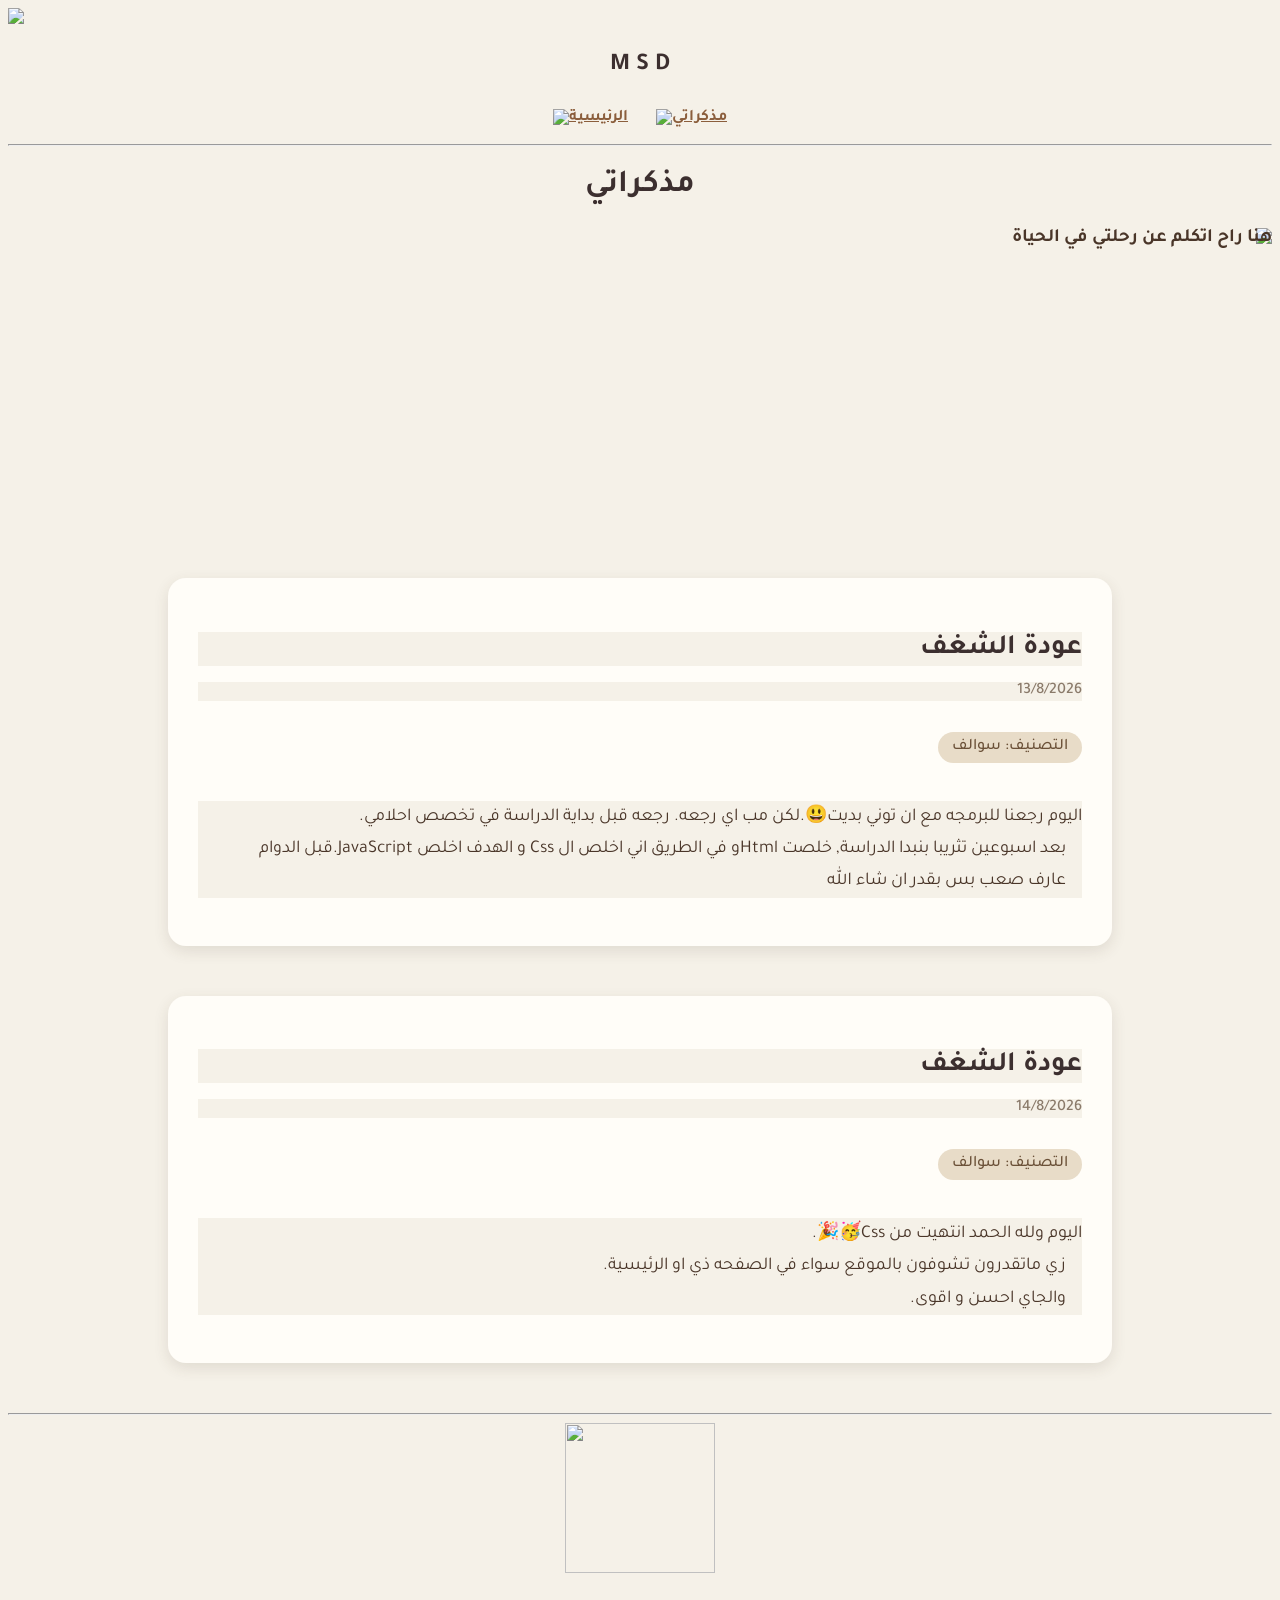
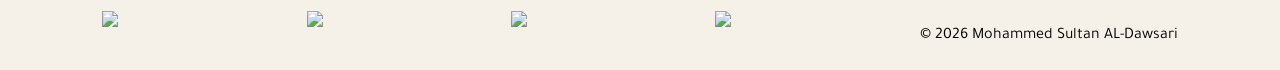
==== My Diary.html @ e392ac43 "Add files via upload" ====
<!DOCTYPE html>
<html lang="ar">

<head>
    <meta charset="UTF-8">
    <meta name="viewport" content="width=device-width, initial-scale=1.0">
    <title>مذكراتي</title>
    <link rel="icon" type="imge/png" href="imgs/icon diary.PNG">
    <link rel="stylesheet" href="style2.css">
    <link rel="preconnect" href="https://fonts.googleapis.com">
    <link rel="preconnect" href="https://fonts.gstatic.com" crossorigin>
    <link href="https://fonts.googleapis.com/css2?family=Tajawal:wght@200;300;400;500;700;800;900&display=swap"
        rel="stylesheet">
</head>

<body>
    <header>
        <img src="imgs/icon diary wbg.Png" height="50" dir="ltr">
        <nav>

            <h1>M S D</h1>
            <a href="index.html"><img src="imgs/house-solid br.png" height="50" title="الرئيسية"></a>
            <a href="My Diary.html"> <img src="imgs/book-solid br.png" height="50" alt="مذكراتي" title="مذكراتي"></a>

        </nav>

    </header>
    <hr>
    <main dir="rtl">
        <h1>مذكراتي</h1>
        <h3>هنا راح اتكلم عن رحلتي في الحياة</h3>
        <img src="imgs/دفتر.PNG" height="300" id="note">
        <article class="diary-card">
            <h2> عودة الشغف</h2>
            <p class="date">13/8/2026</p>
            <p class="tag">التصنيف: سوالف</p>
            <pre class="text">اليوم رجعنا للبرمجه مع ان توني بديت😃.لكن مب اي رجعه. رجعه قبل بداية الدراسة في تخصص احلامي.
    بعد اسبوعين تثريبا بنبدا الدراسة, خلصت htmlو في الطريق اني اخلص ال css و الهدف اخلص javaScript.قبل الدوام
    عارف صعب بس بقدر ان شاء الله
</pre>
        </article>
        <article class="diary-card">
            <h2> عودة الشغف</h2>
            <p class="date">14/8/2026</p>
            <p class="tag">التصنيف: سوالف</p>
            <pre class="text">اليوم ولله الحمد انتهيت من css🥳🎉.
    زي ماتقدرون تشوفون بالموقع سواء في الصفحه ذي او الرئيسية.
    والجاي احسن و اقوى.
</pre>
        </article>

    </main>
    <hr>
    <footer>
        <article class="footer">
            <img src="imgs/icon diary wbg.PNG" height=" 150px" width="150" id="footer">
        </article><br>
        <br>
        <article class="footer2">
            <a href="https://linktr.ee/SWE.mohammed"><img src="imgs/linktree-brands-solid br.png" height="30"></a>
            <a href="mailto:mohmmadd351@gmail.com"><img src="imgs/envelope-solid br.png" height="30"></a>
            <a href="tel:+966591465099"><img src="imgs/phone-solid br.png" height="30"></a>
            <a href="https://x.com/SWEMohammed1"><img src="imgs/x-twitter-brands-solid br.png" height="30"></a>
            <p>
                &copy; 2026 Mohammed Sultan AL-dawsari
            </p>



        </article>
    </footer>










</body>

</html>
---- style2.css ----
* {
    background-color: #F5F1E8;
    font-family: Tajawal;
    text-transform: capitalize;
}

a {
    color: hsl(26, 40%, 39%);
}

a:hover {

    border-radius: 12px;
    text-decoration: underline;
}

nav {
    text-align: center;
    font-weight: bold;
    color: #4A3629;
}

nav a {
    padding: 8px 12px;
    display: inline-block;
}

h1 {
    text-align: center;
    color: #3C2F2F;
    font-family: Tajawal;
    font-weight: 700px;
}

h3 {
    color: #4A3629;
    font-family: Tajawal;
    font-weight: 400px;
}

#note {
    margin: -40px auto 0;
    display: block;

}

.diary-card {
    border-radius: 18px;
    max-width: 900px;
    text-align: right;
    background-color: #fffdf8;
    padding: 30px;
    margin: 50px auto;
    width: 70%;
    
   box-shadow: 0 5px 15px rgba(74, 54, 41, 0.12);
}

.diary-card h2 {
    font-family: Tajawal;
    font-weight: 700;
    color: #3C2F2F;
    font-size: 28px;
    margin-bottom: 15px;
}

.diary-card .date {
    font-family: Tajawal;
    font-weight: 500;
    color: #8a7a6a;
    font-size: 16px;
    margin-bottom: 15px;
}

.diary-card .tag {
    font-family: Tajawal;
    font-weight: 500;
    color: #6b5138;
    font-size: 16px;
    margin-bottom: 20px;
    display: inline-block;
    background-color: #E8DCC8;
    padding: 6px 14px;
    border-radius: 20px;
}

.diary-card .text {
    font-family: Tajawal;

    color: #4A3629;
    line-height: 1.8;
    font-size: 18px;
}

.footer {
    text-align: center;
    display: flex;
    justify-content: center;
}

.footer2 {
    text-align: center;
    display: flex;
    justify-content: center;
    justify-content: space-around;
}

nav a:hover {

    border-radius: 12px;
    color: rgb(24, 21, 21);
    ;
    text-decoration: underline;
    animation-name: grew3;
    animation-duration: 2s;
}





.diary-card:hover {

    border-radius: 12px;
    color: rgb(24, 21, 21);
    transition: 0.3s;
}
footer a:hover {

    border-radius: 12px;
    color: rgb(24, 21, 21);
    
    transform: translateY(-5px);
}

@keyframes grew2 {
    100% {
        transform: scale(1.40, 1.40)
    }
}

@keyframes grew3 {
    100% {
        transform: scale(1.25, 1.25)
    }
}
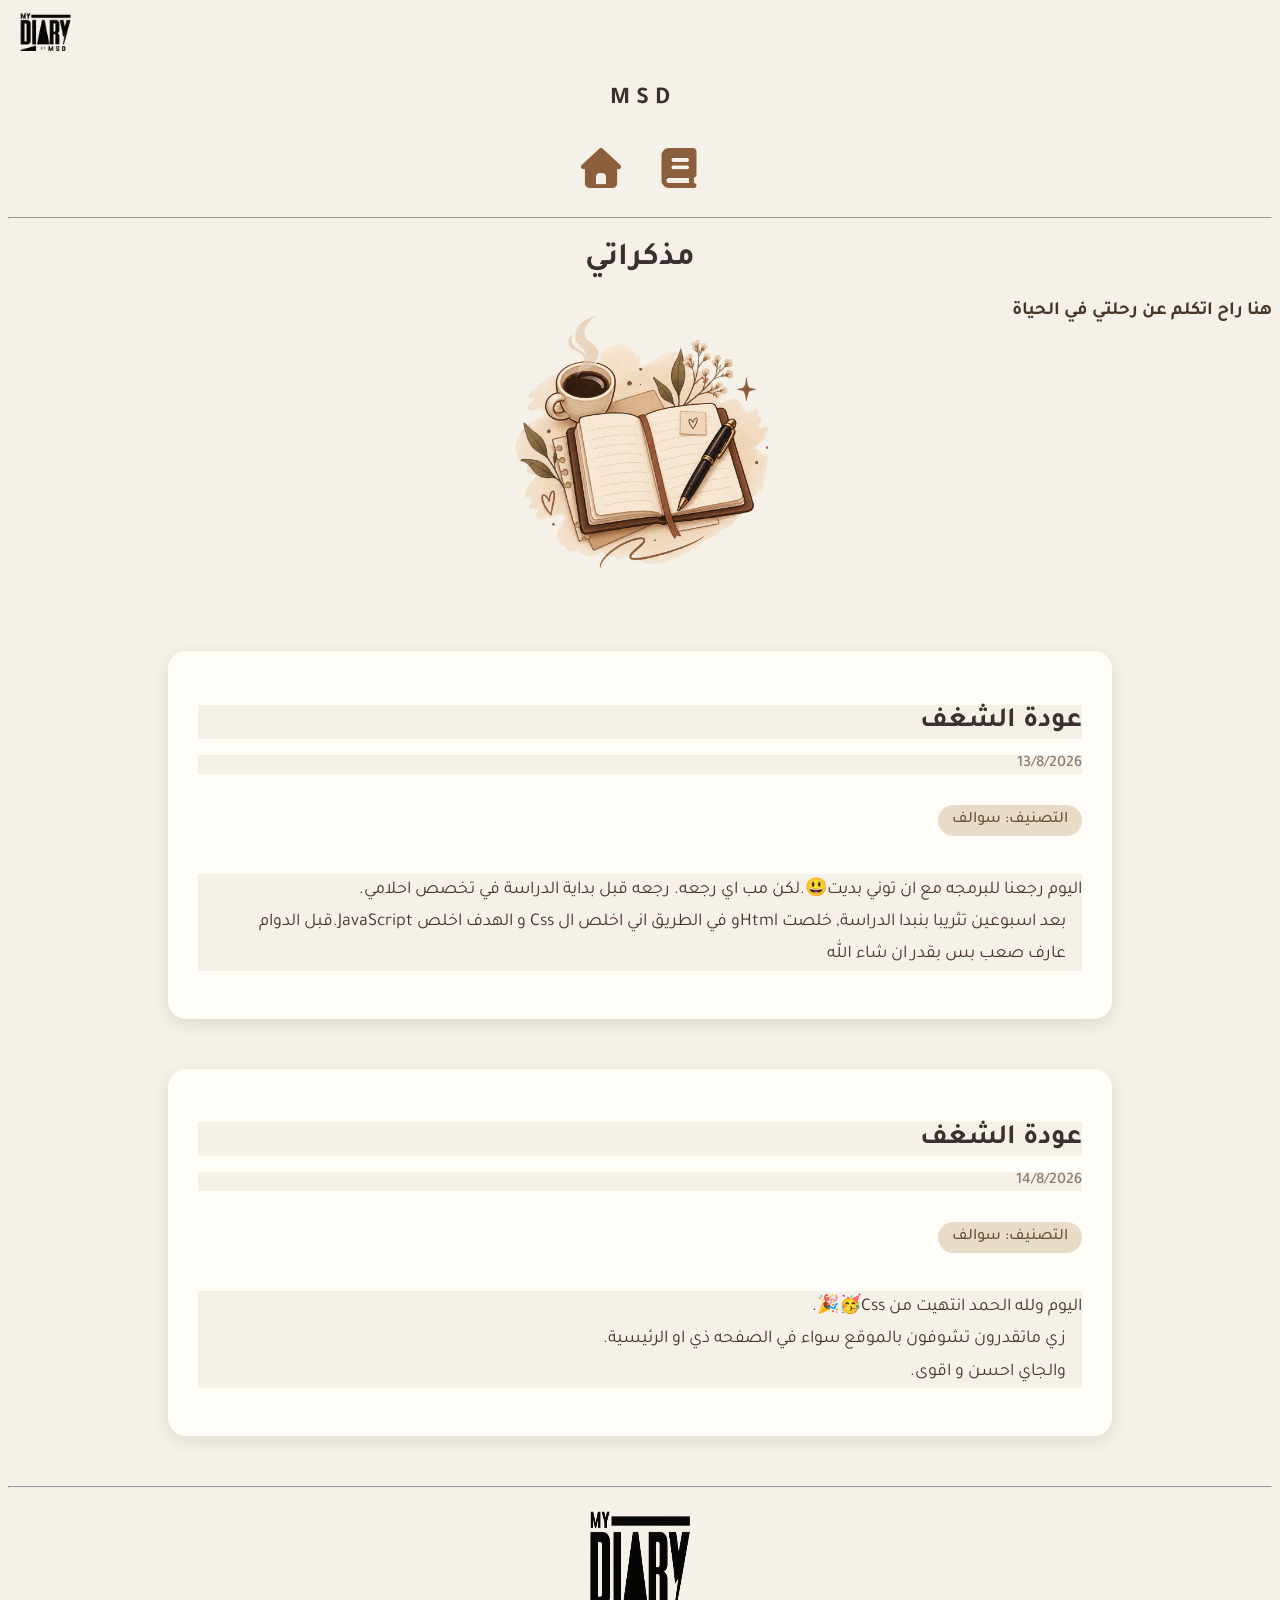
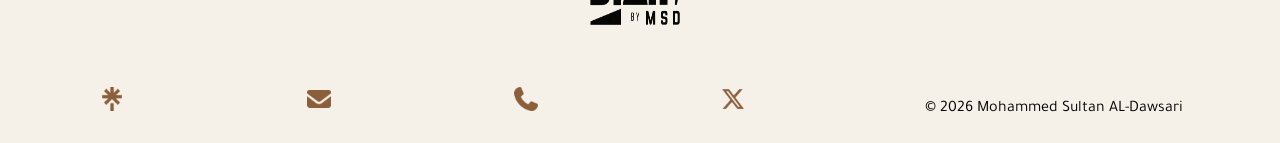
==== commit 839f5f4d: "Update My Diary.html" ====
--- a/My Diary.html
+++ b/My Diary.html
@@ -15,7 +15,7 @@
 
 <body>
     <header>
-        <img src="imgs/icon diary wbg.Png" height="50" dir="ltr">
+        <img src="imgs/icon diary wbg.PNG" height="50" dir="ltr">
         <nav>
 
             <h1>M S D</h1>
@@ -81,4 +81,4 @@
 
 </body>
 
-</html>+</html>
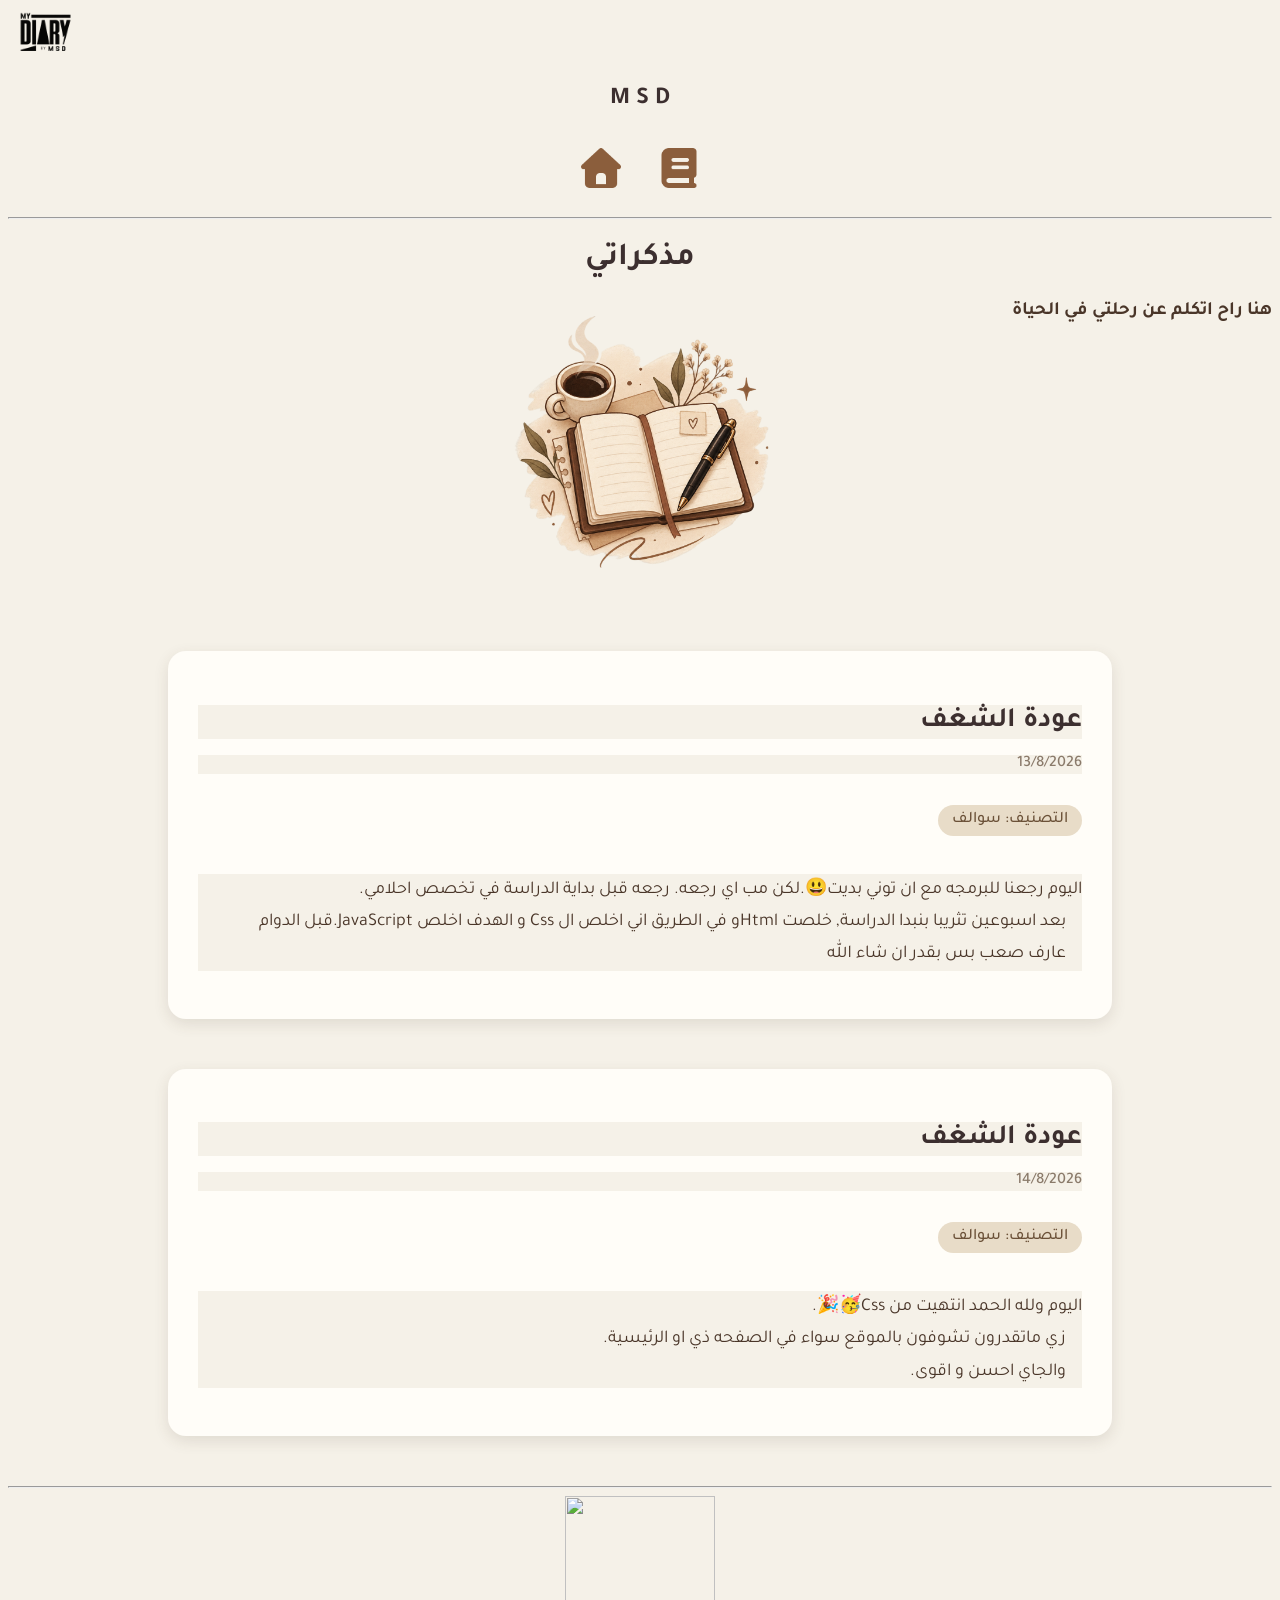
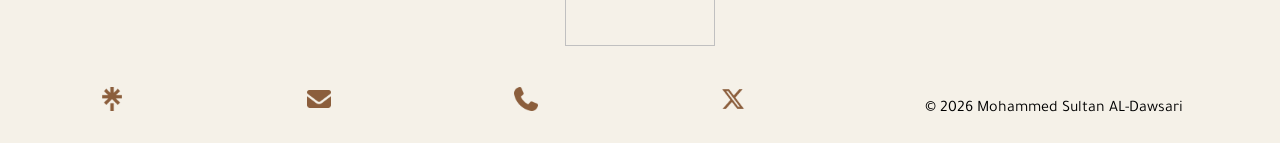
==== commit 2fd9d38f: "Update My Diary.html" ====
--- a/My Diary.html
+++ b/My Diary.html
@@ -53,7 +53,7 @@
     <hr>
     <footer>
         <article class="footer">
-            <img src="imgs/icon diary wbg.PNG" height=" 150px" width="150" id="footer">
+            <img src="imgs/icon diary-wbg.PNG" height=" 150px" width="150" id="footer">
         </article><br>
         <br>
         <article class="footer2">
